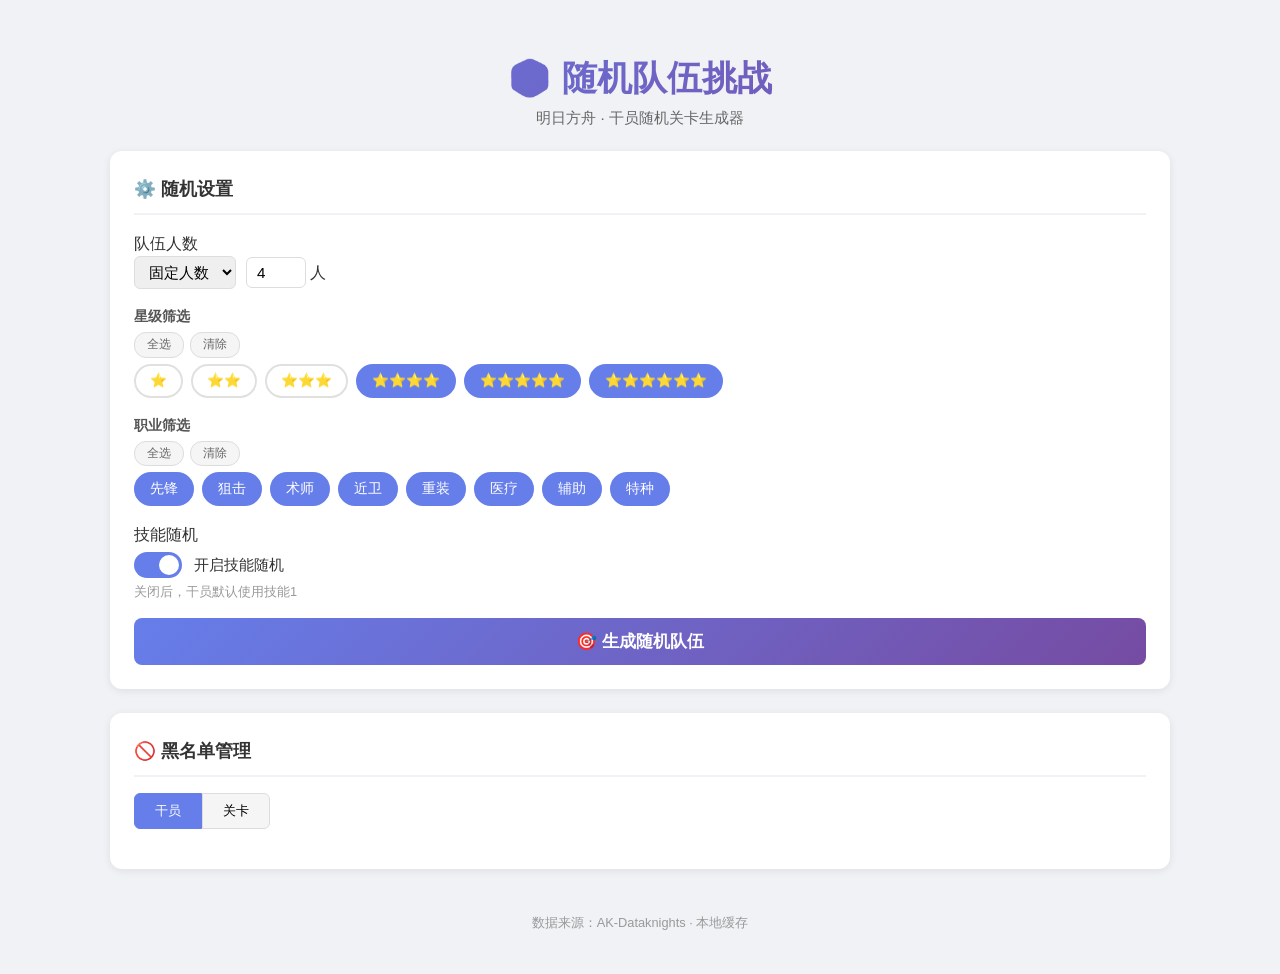
==== ark/frontend/index.html @ 7413a44f "Add files via upload 初版可运行" ====
<!DOCTYPE html>
<html lang="zh-CN">
<head>
    <meta charset="UTF-8">
    <meta name="viewport" content="width=device-width, initial-scale=1.0">
    <title>明日方舟 - 随机队伍挑战</title>
    <link rel="stylesheet" href="style.css">
</head>
<body>
    <div id="app">
        <header>
            <h1>🎲 随机队伍挑战</h1>
            <p class="subtitle">明日方舟 · 干员随机关卡生成器</p>
        </header>

        <main>
            <!-- 设置面板 -->
            <section class="panel settings-panel">
                <h2>⚙️ 随机设置</h2>
                
                <div class="setting-group">
                    <label>队伍人数</label>
                    <div class="team-size-control">
                        <select id="sizeMode">
                            <option value="fixed">固定人数</option>
                            <option value="range">随机范围</option>
                        </select>
                        <div id="fixedSizeGroup">
                            <input type="number" id="fixedSize" value="4" min="1" max="12">
                            <span>人</span>
                        </div>
                        <div id="rangeSizeGroup" style="display:none;">
                            <input type="number" id="minSize" value="3" min="1" max="12">
                            <span>~</span>
                            <input type="number" id="maxSize" value="6" min="1" max="12">
                            <span>人</span>
                        </div>
                    </div>
                </div>

                <div class="setting-group">
                    <div class="setting-header">
                        <label for="starFilter">星级筛选</label>
                    </div>
                    <div class="filter-actions">
                        <button class="filter-btn select-all" data-target="star">全选</button>
                        <button class="filter-btn clear-all" data-target="star">清除</button>
                    </div>
                    <div class="filter-tags" id="starFilter">
                        <span class="tag" data-value="1">⭐</span>
                        <span class="tag" data-value="2">⭐⭐</span>
                        <span class="tag" data-value="3">⭐⭐⭐</span>
                        <span class="tag active" data-value="4">⭐⭐⭐⭐</span>
                        <span class="tag active" data-value="5">⭐⭐⭐⭐⭐</span>
                        <span class="tag active" data-value="6">⭐⭐⭐⭐⭐⭐</span>
                    </div>
                </div>

                <div class="setting-group">
                    <div class="setting-header">
                        <label for="professionFilter">职业筛选</label>
                    </div>
                    <div class="filter-actions">
                        <button class="filter-btn select-all" data-target="profession">全选</button>
                        <button class="filter-btn clear-all" data-target="profession">清除</button>
                    </div>
                    <div class="filter-tags" id="professionFilter">
                        <span class="tag active" data-value="先锋">先锋</span>
                        <span class="tag active" data-value="狙击">狙击</span>
                        <span class="tag active" data-value="术师">术师</span>
                        <span class="tag active" data-value="近卫">近卫</span>
                        <span class="tag active" data-value="重装">重装</span>
                        <span class="tag active" data-value="医疗">医疗</span>
                        <span class="tag active" data-value="辅助">辅助</span>
                        <span class="tag active" data-value="特种">特种</span>
                    </div>
                </div>
                <div class="setting-group">
                    <label>技能随机</label>
                    <div class="switch-wrapper">
                        <label class="switch">
                            <input type="checkbox" id="randomSkill" checked>
                            <span class="slider"></span>
                        </label>
                        <span class="switch-label" id="skillLabel">开启技能随机</span>
                    </div>
                    <p class="hint">关闭后，干员默认使用技能1</p>
                </div>

                <button id="generateBtn" class="btn-primary">🎯 生成随机队伍</button>
            </section>

            <!-- 结果展示 -->
            <section class="panel result-panel" id="resultPanel" style="display:none;">
                <h2>📋 随机结果</h2>
                
                <div class="stage-result" id="stageResult">
                    <h3>🎯 随机关卡</h3>
                    <div id="stageDisplay">加载中...</div>
                </div>

                <div class="team-result">
                    <h3>👥 队伍成员</h3>
                    <div id="teamDisplay" class="team-grid">
                        <!-- 动态渲染 -->
                    </div>
                </div>

                <div class="result-actions">
                    <button id="regenerateBtn" class="btn-secondary">🔄 重新生成</button>
                    <button id="excludeAllBtn" class="btn-danger">🚫 标记排除全部</button>
                </div>
            </section>

            <!-- 黑名单管理 -->
            <section class="panel exclude-panel">
                <h2>🚫 黑名单管理</h2>
                <div class="exclude-tabs">
                    <button class="tab-btn active" data-tab="operators">干员</button>
                    <button class="tab-btn" data-tab="stages">关卡</button>
                </div>
                <div id="excludeContent">
                    <!-- 动态渲染 -->
                </div>
            </section>
        </main>

        <footer>
            <p>数据来源：AK-Dataknights · 本地缓存</p>
        </footer>
    </div>

    <script src="script.js"></script>
</body>
</html>
---- ark/frontend/style.css ----
* {
    margin: 0;
    padding: 0;
    box-sizing: border-box;
}

body {
    font-family: -apple-system, BlinkMacSystemFont, "Segoe UI", Roboto, sans-serif;
    background: #f0f2f5;
    color: #333;
    line-height: 1.6;
}

#app {
    max-width: 1100px;
    margin: 0 auto;
    padding: 20px;
}

header {
    text-align: center;
    padding: 30px 0 20px;
}

header h1 {
    font-size: 2.2em;
    background: linear-gradient(135deg, #667eea, #764ba2);
    -webkit-background-clip: text;
    -webkit-text-fill-color: transparent;
}

.subtitle {
    color: #666;
    font-size: 0.95em;
}

.panel {
    background: #fff;
    border-radius: 12px;
    padding: 24px;
    margin-bottom: 24px;
    box-shadow: 0 2px 8px rgba(0,0,0,0.08);
}

.panel h2 {
    font-size: 1.1em;
    margin-bottom: 16px;
    padding-bottom: 10px;
    border-bottom: 2px solid #f0f2f5;
}

.setting-group {
    margin-bottom: 16px;
}

.setting-header {
    display: flex;
    align-items: center;
    justify-content: flex-start;
    width: 100%;
    margin-bottom: 4px;
}

.setting-header label {
    font-weight: 600;
    font-size: 0.9em;
    color: #555;
    margin-bottom: 0;
}

/* 全选/清除按钮 - 紧挨在标题下方 */
.filter-actions {
    display: flex;
    gap: 6px;
    margin-bottom: 6px;
}

.filter-actions .filter-btn {
    padding: 1px 12px;
    border: 1px solid #ddd;
    border-radius: 12px;
    background: #f5f5f5;
    cursor: pointer;
    font-size: 0.75em;
    color: #666;
    transition: all 0.2s ease;
    display: inline-block;
    line-height: 1.8;
    user-select: none;
    margin: 0;
    box-shadow: none;
}

/* 全选按钮 hover - 绿色 */
.filter-actions .filter-btn.select-all:hover {
    background: #28a745;
    color: #fff;
    border-color: #28a745;
}

/* 清除按钮 hover - 红色 */
.filter-actions .filter-btn.clear-all:hover {
    background: #dc3545;
    color: #fff;
    border-color: #dc3545;
}

.filter-actions .filter-btn:active {
    transform: scale(0.95);
}

.filter-tags {
    display: flex;
    flex-wrap: wrap;
    gap: 8px;
    margin-top: 4px;
}

.team-size-control {
    display: flex;
    align-items: center;
    gap: 10px;
    flex-wrap: wrap;
}

.team-size-control select,
.team-size-control input {
    padding: 6px 10px;
    border: 1px solid #ddd;
    border-radius: 6px;
    font-size: 0.95em;
}

.team-size-control input {
    width: 60px;
}

.filter-tags {
    display: flex;
    flex-wrap: wrap;
    gap: 8px;
}

.tag {
    padding: 4px 14px;
    border: 2px solid #e0e0e0;
    border-radius: 20px;
    cursor: pointer;
    font-size: 0.85em;
    transition: all 0.2s;
    user-select: none;
}

.tag:hover {
    border-color: #667eea;
}

.tag.active {
    background: #667eea;
    color: #fff;
    border-color: #667eea;
}

/* Switch */
.setting-group .switch-wrapper {
    display: flex;
    align-items: center;
    gap: 12px;
    margin-top: 4px;
}

.switch {
    position: relative;
    display: inline-block;
    width: 48px;
    height: 26px;
    flex-shrink: 0;
}

.switch input {
    opacity: 0;
    width: 0;
    height: 0;
}

.slider {
    position: absolute;
    cursor: pointer;
    top: 0;
    left: 0;
    right: 0;
    bottom: 0;
    background: #ccc;
    border-radius: 26px;
    transition: 0.3s;
}

.slider::before {
    content: '';
    position: absolute;
    height: 20px;
    width: 20px;
    left: 3px;
    bottom: 3px;
    background: #fff;
    border-radius: 50%;
    transition: 0.3s;
}

.switch input:checked + .slider {
    background: #667eea;
}

.switch input:checked + .slider::before {
    transform: translateX(22px);
}

.switch-label {
    font-weight: 500;
    font-size: 0.95em;
    user-select: none;
}

.hint {
    font-size: 0.8em;
    color: #999;
    margin-top: 4px;
}

.btn-primary {
    width: 100%;
    padding: 12px;
    background: linear-gradient(135deg, #667eea, #764ba2);
    color: #fff;
    border: none;
    border-radius: 8px;
    font-size: 1.05em;
    font-weight: 600;
    cursor: pointer;
    transition: opacity 0.2s;
}

.btn-primary:hover {
    opacity: 0.9;
}

.btn-secondary {
    padding: 8px 20px;
    background: #667eea;
    color: #fff;
    border: none;
    border-radius: 6px;
    cursor: pointer;
    font-weight: 500;
}

.btn-danger {
    padding: 8px 20px;
    background: #e74c3c;
    color: #fff;
    border: none;
    border-radius: 6px;
    cursor: pointer;
    font-weight: 500;
}

.stage-result {
    background: #f8f9ff;
    padding: 16px;
    border-radius: 8px;
    margin-bottom: 16px;
}

.stage-result h3 {
    font-size: 0.95em;
    color: #555;
    margin-bottom: 4px;
}

#stageDisplay {
    font-size: 1.3em;
    font-weight: 600;
}

/* ===== 编队网格布局 - 2行6列 ===== */
.team-grid {
    display: grid;
    grid-template-columns: repeat(6, 1fr);
    gap: 8px;
    margin-top: 8px;
    max-width: 100%;
}

.team-grid .team-card {
    background: #f8f9ff;
    padding: 8px 6px;
    border-radius: 6px;
    border-left: 3px solid #667eea;
    text-align: center;
    font-size: 0.8em;
    min-height: 70px;
    display: flex;
    flex-direction: column;
    justify-content: center;
    align-items: center;
}

.team-card .op-name {
    font-weight: 600;
    font-size: 0.9em;
}

.team-card .op-info {
    font-size: 0.7em;
    color: #666;
}

.team-card .op-skill {
    font-size: 0.7em;
    color: #764ba2;
    margin-top: 2px;
}

.team-card .exclude-op-btn {
    margin-top: 4px;
    font-size: 0.65em;
    padding: 1px 8px;
    border: 1px solid #ddd;
    border-radius: 3px;
    cursor: pointer;
    background: #fff;
    transition: all 0.2s;
}

.team-card .exclude-op-btn:hover {
    background: #fee;
    border-color: #e74c3c;
}

/* 空位卡片 */
.team-card.empty-slot {
    background: #f5f5f7;
    border-left-color: #ccc;
    color: #bbb;
    font-size: 0.7em;
}

.star-emoji {
    color: #f5a623;
}

.result-actions {
    display: flex;
    gap: 12px;
    margin-top: 16px;
    flex-wrap: wrap;
}

.exclude-tabs {
    display: flex;
    gap: 0;
    margin-bottom: 16px;
}

.tab-btn {
    padding: 8px 20px;
    border: 1px solid #ddd;
    background: #f5f5f5;
    cursor: pointer;
    font-weight: 500;
}

.tab-btn:first-child {
    border-radius: 6px 0 0 6px;
}

.tab-btn:last-child {
    border-radius: 0 6px 6px 0;
}

.tab-btn.active {
    background: #667eea;
    color: #fff;
    border-color: #667eea;
}

.exclude-list {
    display: flex;
    flex-wrap: wrap;
    gap: 8px;
}

.exclude-item {
    background: #f0f2f5;
    padding: 4px 12px;
    border-radius: 16px;
    font-size: 0.85em;
    display: inline-flex;
    align-items: center;
    gap: 8px;
}

.exclude-item .remove-btn {
    cursor: pointer;
    color: #e74c3c;
    font-weight: bold;
}

.exclude-item .remove-btn:hover {
    color: #c0392b;
}

.empty-hint {
    color: #999;
    font-size: 0.9em;
}

footer {
    text-align: center;
    color: #999;
    font-size: 0.8em;
    padding: 20px 0;
}

/* ===== 响应式 ===== */

/* 平板：改为4列 */
@media (max-width: 820px) {
    .team-grid {
        grid-template-columns: repeat(4, 1fr);
    }
}

/* 手机：改为2列 */
@media (max-width: 540px) {
    .team-grid {
        grid-template-columns: repeat(2, 1fr);
    }
    
    .filter-actions .filter-btn {
        padding: 1px 8px;
        font-size: 0.75em;
    }
    
    .panel {
        padding: 16px;
    }
}

/* ===== 干员头像样式 ===== */
.avatar-wrapper {
    display: flex;
    justify-content: center;
    align-items: center;
    width: 56px;
    height: 56px;
    margin: 0 auto 4px;
    border-radius: 50%;
    overflow: hidden;
    background: #e8ecf1;
    border: 2px solid #ddd;
    flex-shrink: 0;
}

.op-avatar {
    width: 100%;
    height: 100%;
    object-fit: cover;
    display: block;
}

.avatar-placeholder {
    display: flex;
    justify-content: center;
    align-items: center;
    width: 100%;
    height: 100%;
    font-size: 1.5em;
    color: #bbb;
}

/* 卡片内头像区域调整 */
.team-card {
    background: #f8f9ff;
    padding: 8px 6px;
    border-radius: 6px;
    border-left: 3px solid #667eea;
    text-align: center;
    font-size: 0.8em;
    min-height: 120px;
    display: flex;
    flex-direction: column;
    justify-content: center;
    align-items: center;
}

/* 空位卡片样式调整 */
.team-card.empty-slot {
    background: #f5f5f7;
    border-left-color: #ccc;
    color: #bbb;
    font-size: 0.7em;
    min-height: 120px;
    display: flex;
    justify-content: center;
    align-items: center;
}
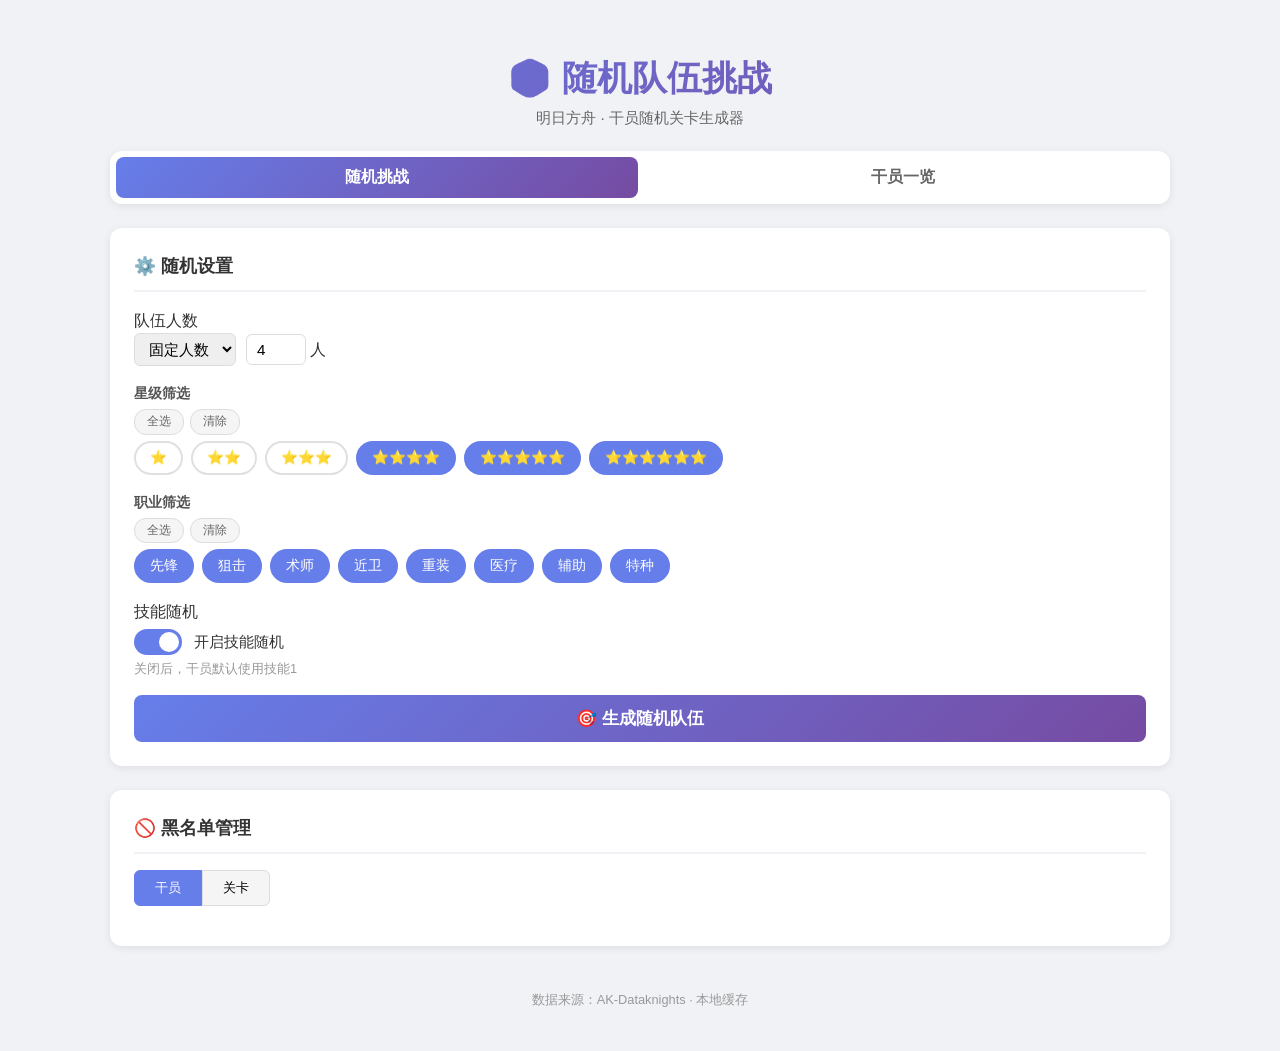
==== commit 65304b4d: "增加干员一览" ====
--- a/ark/frontend/index.html
+++ b/ark/frontend/index.html
@@ -13,116 +13,176 @@
             <p class="subtitle">明日方舟 · 干员随机关卡生成器</p>
         </header>
 
+        <!-- 顶部导航栏 -->
+        <nav class="navbar">
+            <button class="nav-tab active" data-page="challenge">随机挑战</button>
+            <button class="nav-tab" data-page="operators">干员一览</button>
+        </nav>
+
         <main>
-            <!-- 设置面板 -->
-            <section class="panel settings-panel">
-                <h2>⚙️ 随机设置</h2>
-                
-                <div class="setting-group">
-                    <label>队伍人数</label>
-                    <div class="team-size-control">
-                        <select id="sizeMode">
-                            <option value="fixed">固定人数</option>
-                            <option value="range">随机范围</option>
-                        </select>
-                        <div id="fixedSizeGroup">
-                            <input type="number" id="fixedSize" value="4" min="1" max="12">
-                            <span>人</span>
-                        </div>
-                        <div id="rangeSizeGroup" style="display:none;">
-                            <input type="number" id="minSize" value="3" min="1" max="12">
-                            <span>~</span>
-                            <input type="number" id="maxSize" value="6" min="1" max="12">
-                            <span>人</span>
+            <!-- ===================== 页面：随机挑战 ===================== -->
+            <div class="page active" id="page-challenge">
+                <!-- 设置面板 -->
+                <section class="panel settings-panel">
+                    <h2>⚙️ 随机设置</h2>
+
+                    <div class="setting-group">
+                        <label>队伍人数</label>
+                        <div class="team-size-control">
+                            <select id="sizeMode">
+                                <option value="fixed">固定人数</option>
+                                <option value="range">随机范围</option>
+                            </select>
+                            <div id="fixedSizeGroup">
+                                <input type="number" id="fixedSize" value="4" min="1" max="12">
+                                <span>人</span>
+                            </div>
+                            <div id="rangeSizeGroup" style="display:none;">
+                                <input type="number" id="minSize" value="3" min="1" max="12">
+                                <span>~</span>
+                                <input type="number" id="maxSize" value="6" min="1" max="12">
+                                <span>人</span>
+                            </div>
                         </div>
                     </div>
-                </div>
 
-                <div class="setting-group">
-                    <div class="setting-header">
-                        <label for="starFilter">星级筛选</label>
+                    <div class="setting-group">
+                        <div class="setting-header">
+                            <label for="starFilter">星级筛选</label>
+                        </div>
+                        <div class="filter-actions">
+                            <button class="filter-btn select-all" data-target="star">全选</button>
+                            <button class="filter-btn clear-all" data-target="star">清除</button>
+                        </div>
+                        <div class="filter-tags" id="starFilter">
+                            <span class="tag" data-value="1">⭐</span>
+                            <span class="tag" data-value="2">⭐⭐</span>
+                            <span class="tag" data-value="3">⭐⭐⭐</span>
+                            <span class="tag active" data-value="4">⭐⭐⭐⭐</span>
+                            <span class="tag active" data-value="5">⭐⭐⭐⭐⭐</span>
+                            <span class="tag active" data-value="6">⭐⭐⭐⭐⭐⭐</span>
+                        </div>
                     </div>
-                    <div class="filter-actions">
-                        <button class="filter-btn select-all" data-target="star">全选</button>
-                        <button class="filter-btn clear-all" data-target="star">清除</button>
+
+                    <div class="setting-group">
+                        <div class="setting-header">
+                            <label for="professionFilter">职业筛选</label>
+                        </div>
+                        <div class="filter-actions">
+                            <button class="filter-btn select-all" data-target="profession">全选</button>
+                            <button class="filter-btn clear-all" data-target="profession">清除</button>
+                        </div>
+                        <div class="filter-tags" id="professionFilter">
+                            <span class="tag active" data-value="先锋">先锋</span>
+                            <span class="tag active" data-value="狙击">狙击</span>
+                            <span class="tag active" data-value="术师">术师</span>
+                            <span class="tag active" data-value="近卫">近卫</span>
+                            <span class="tag active" data-value="重装">重装</span>
+                            <span class="tag active" data-value="医疗">医疗</span>
+                            <span class="tag active" data-value="辅助">辅助</span>
+                            <span class="tag active" data-value="特种">特种</span>
+                        </div>
                     </div>
-                    <div class="filter-tags" id="starFilter">
-                        <span class="tag" data-value="1">⭐</span>
-                        <span class="tag" data-value="2">⭐⭐</span>
-                        <span class="tag" data-value="3">⭐⭐⭐</span>
-                        <span class="tag active" data-value="4">⭐⭐⭐⭐</span>
-                        <span class="tag active" data-value="5">⭐⭐⭐⭐⭐</span>
-                        <span class="tag active" data-value="6">⭐⭐⭐⭐⭐⭐</span>
+                    <div class="setting-group">
+                        <label>技能随机</label>
+                        <div class="switch-wrapper">
+                            <label class="switch">
+                                <input type="checkbox" id="randomSkill" checked>
+                                <span class="slider"></span>
+                            </label>
+                            <span class="switch-label" id="skillLabel">开启技能随机</span>
+                        </div>
+                        <p class="hint">关闭后，干员默认使用技能1</p>
                     </div>
-                </div>
 
-                <div class="setting-group">
-                    <div class="setting-header">
-                        <label for="professionFilter">职业筛选</label>
+                    <button id="generateBtn" class="btn-primary">🎯 生成随机队伍</button>
+                </section>
+
+                <!-- 结果展示 -->
+                <section class="panel result-panel" id="resultPanel" style="display:none;">
+                    <h2>📋 随机结果</h2>
+
+                    <div class="stage-result" id="stageResult">
+                        <h3>🎯 随机关卡</h3>
+                        <div id="stageDisplay">加载中...</div>
                     </div>
-                    <div class="filter-actions">
-                        <button class="filter-btn select-all" data-target="profession">全选</button>
-                        <button class="filter-btn clear-all" data-target="profession">清除</button>
+
+                    <div class="team-result">
+                        <h3>👥 队伍成员</h3>
+                        <div id="teamDisplay" class="team-grid">
+                            <!-- 动态渲染 -->
+                        </div>
                     </div>
-                    <div class="filter-tags" id="professionFilter">
-                        <span class="tag active" data-value="先锋">先锋</span>
-                        <span class="tag active" data-value="狙击">狙击</span>
-                        <span class="tag active" data-value="术师">术师</span>
-                        <span class="tag active" data-value="近卫">近卫</span>
-                        <span class="tag active" data-value="重装">重装</span>
-                        <span class="tag active" data-value="医疗">医疗</span>
-                        <span class="tag active" data-value="辅助">辅助</span>
-                        <span class="tag active" data-value="特种">特种</span>
+
+                    <div class="result-actions">
+                        <button id="regenerateBtn" class="btn-secondary">🔄 重新生成</button>
+                        <button id="excludeAllBtn" class="btn-danger">🚫 标记排除全部</button>
                     </div>
-                </div>
-                <div class="setting-group">
-                    <label>技能随机</label>
-                    <div class="switch-wrapper">
-                        <label class="switch">
-                            <input type="checkbox" id="randomSkill" checked>
-                            <span class="slider"></span>
-                        </label>
-                        <span class="switch-label" id="skillLabel">开启技能随机</span>
+                </section>
+
+                <!-- 黑名单管理 -->
+                <section class="panel exclude-panel">
+                    <h2>🚫 黑名单管理</h2>
+                    <div class="exclude-tabs">
+                        <button class="tab-btn active" data-tab="operators">干员</button>
+                        <button class="tab-btn" data-tab="stages">关卡</button>
                     </div>
-                    <p class="hint">关闭后，干员默认使用技能1</p>
-                </div>
-
-                <button id="generateBtn" class="btn-primary">🎯 生成随机队伍</button>
-            </section>
-
-            <!-- 结果展示 -->
-            <section class="panel result-panel" id="resultPanel" style="display:none;">
-                <h2>📋 随机结果</h2>
-                
-                <div class="stage-result" id="stageResult">
-                    <h3>🎯 随机关卡</h3>
-                    <div id="stageDisplay">加载中...</div>
-                </div>
-
-                <div class="team-result">
-                    <h3>👥 队伍成员</h3>
-                    <div id="teamDisplay" class="team-grid">
+                    <div id="excludeContent">
                         <!-- 动态渲染 -->
                     </div>
-                </div>
+                </section>
+            </div>
 
-                <div class="result-actions">
-                    <button id="regenerateBtn" class="btn-secondary">🔄 重新生成</button>
-                    <button id="excludeAllBtn" class="btn-danger">🚫 标记排除全部</button>
-                </div>
-            </section>
+            <!-- ===================== 页面：干员一览 ===================== -->
+            <div class="page" id="page-operators">
+                <section class="panel operators-panel">
+                    <h2>👥 干员一览</h2>
 
-            <!-- 黑名单管理 -->
-            <section class="panel exclude-panel">
-                <h2>🚫 黑名单管理</h2>
-                <div class="exclude-tabs">
-                    <button class="tab-btn active" data-tab="operators">干员</button>
-                    <button class="tab-btn" data-tab="stages">关卡</button>
-                </div>
-                <div id="excludeContent">
-                    <!-- 动态渲染 -->
-                </div>
-            </section>
+                    <div class="setting-group">
+                        <div class="setting-header">
+                            <label>职业筛选</label>
+                        </div>
+                        <div class="filter-actions">
+                            <button class="filter-btn select-all" data-target="op-profession">全选</button>
+                            <button class="filter-btn clear-all" data-target="op-profession">清除</button>
+                        </div>
+                        <div class="filter-tags" id="opProfessionFilter">
+                            <span class="tag active" data-value="先锋">先锋</span>
+                            <span class="tag active" data-value="狙击">狙击</span>
+                            <span class="tag active" data-value="术师">术师</span>
+                            <span class="tag active" data-value="近卫">近卫</span>
+                            <span class="tag active" data-value="重装">重装</span>
+                            <span class="tag active" data-value="医疗">医疗</span>
+                            <span class="tag active" data-value="辅助">辅助</span>
+                            <span class="tag active" data-value="特种">特种</span>
+                        </div>
+                    </div>
+
+                    <div class="setting-group">
+                        <div class="setting-header">
+                            <label>星级筛选</label>
+                        </div>
+                        <div class="filter-actions">
+                            <button class="filter-btn select-all" data-target="op-star">全选</button>
+                            <button class="filter-btn clear-all" data-target="op-star">清除</button>
+                        </div>
+                        <div class="filter-tags" id="opStarFilter">
+                            <span class="tag active" data-value="1">⭐</span>
+                            <span class="tag active" data-value="2">⭐⭐</span>
+                            <span class="tag active" data-value="3">⭐⭐⭐</span>
+                            <span class="tag active" data-value="4">⭐⭐⭐⭐</span>
+                            <span class="tag active" data-value="5">⭐⭐⭐⭐⭐</span>
+                            <span class="tag active" data-value="6">⭐⭐⭐⭐⭐⭐</span>
+                        </div>
+                    </div>
+
+                    <p class="hint" id="opCountHint">加载中...</p>
+
+                    <div id="operatorsGrid" class="operators-grid">
+                        <!-- 动态渲染 -->
+                    </div>
+                </section>
+            </div>
         </main>
 
         <footer>
@@ -132,4 +192,4 @@
 
     <script src="script.js"></script>
 </body>
-</html>+</html>
--- a/ark/frontend/style.css
+++ b/ark/frontend/style.css
@@ -504,4 +504,132 @@
     display: flex;
     justify-content: center;
     align-items: center;
+}
+
+/* ===== 顶部导航栏 ===== */
+.navbar {
+    display: flex;
+    gap: 4px;
+    background: #fff;
+    border-radius: 12px;
+    padding: 6px;
+    margin-bottom: 24px;
+    box-shadow: 0 2px 8px rgba(0,0,0,0.08);
+    position: sticky;
+    top: 0;
+    z-index: 100;
+}
+
+.nav-tab {
+    flex: 1;
+    padding: 10px 16px;
+    border: none;
+    border-radius: 8px;
+    background: transparent;
+    color: #666;
+    font-size: 1em;
+    font-weight: 600;
+    cursor: pointer;
+    transition: all 0.2s ease;
+    user-select: none;
+}
+
+.nav-tab:hover {
+    background: #f0f2f5;
+    color: #667eea;
+}
+
+.nav-tab.active {
+    background: linear-gradient(135deg, #667eea, #764ba2);
+    color: #fff;
+}
+
+/* ===== 页面显示切换 ===== */
+.page {
+    display: none;
+}
+
+.page.active {
+    display: block;
+}
+
+/* ===== 干员一览网格 ===== */
+.operators-grid {
+    display: grid;
+    grid-template-columns: repeat(auto-fill, minmax(96px, 1fr));
+    gap: 12px;
+    margin-top: 8px;
+}
+
+.op-card {
+    background: #f8f9ff;
+    border: 1px solid #eef0f6;
+    border-radius: 10px;
+    padding: 10px 6px;
+    display: flex;
+    flex-direction: column;
+    align-items: center;
+    text-align: center;
+    transition: transform 0.15s ease, box-shadow 0.15s ease;
+}
+
+.op-card:hover {
+    transform: translateY(-2px);
+    box-shadow: 0 4px 12px rgba(102,126,234,0.18);
+}
+
+.op-card-avatar {
+    width: 64px;
+    height: 64px;
+    border-radius: 50%;
+    overflow: hidden;
+    background: #e8ecf1;
+    border: 2px solid #ddd;
+    display: flex;
+    justify-content: center;
+    align-items: center;
+    margin-bottom: 6px;
+    flex-shrink: 0;
+}
+
+.op-card-name {
+    font-weight: 600;
+    font-size: 0.85em;
+    line-height: 1.3;
+    word-break: break-all;
+}
+
+.op-card-meta {
+    display: flex;
+    flex-direction: column;
+    align-items: center;
+    gap: 2px;
+    margin-top: 4px;
+}
+
+.op-card-star {
+    font-size: 0.7em;
+    color: #f5a623;
+    line-height: 1;
+    letter-spacing: -1px;
+}
+
+.op-card-profession {
+    font-size: 0.7em;
+    color: #764ba2;
+    background: rgba(118,75,162,0.08);
+    border-radius: 8px;
+    padding: 0 6px;
+}
+
+/* 干员一览响应式 */
+@media (max-width: 540px) {
+    .operators-grid {
+        grid-template-columns: repeat(auto-fill, minmax(80px, 1fr));
+        gap: 8px;
+    }
+    .op-card-avatar {
+        width: 52px;
+        height: 52px;
+    }
 }
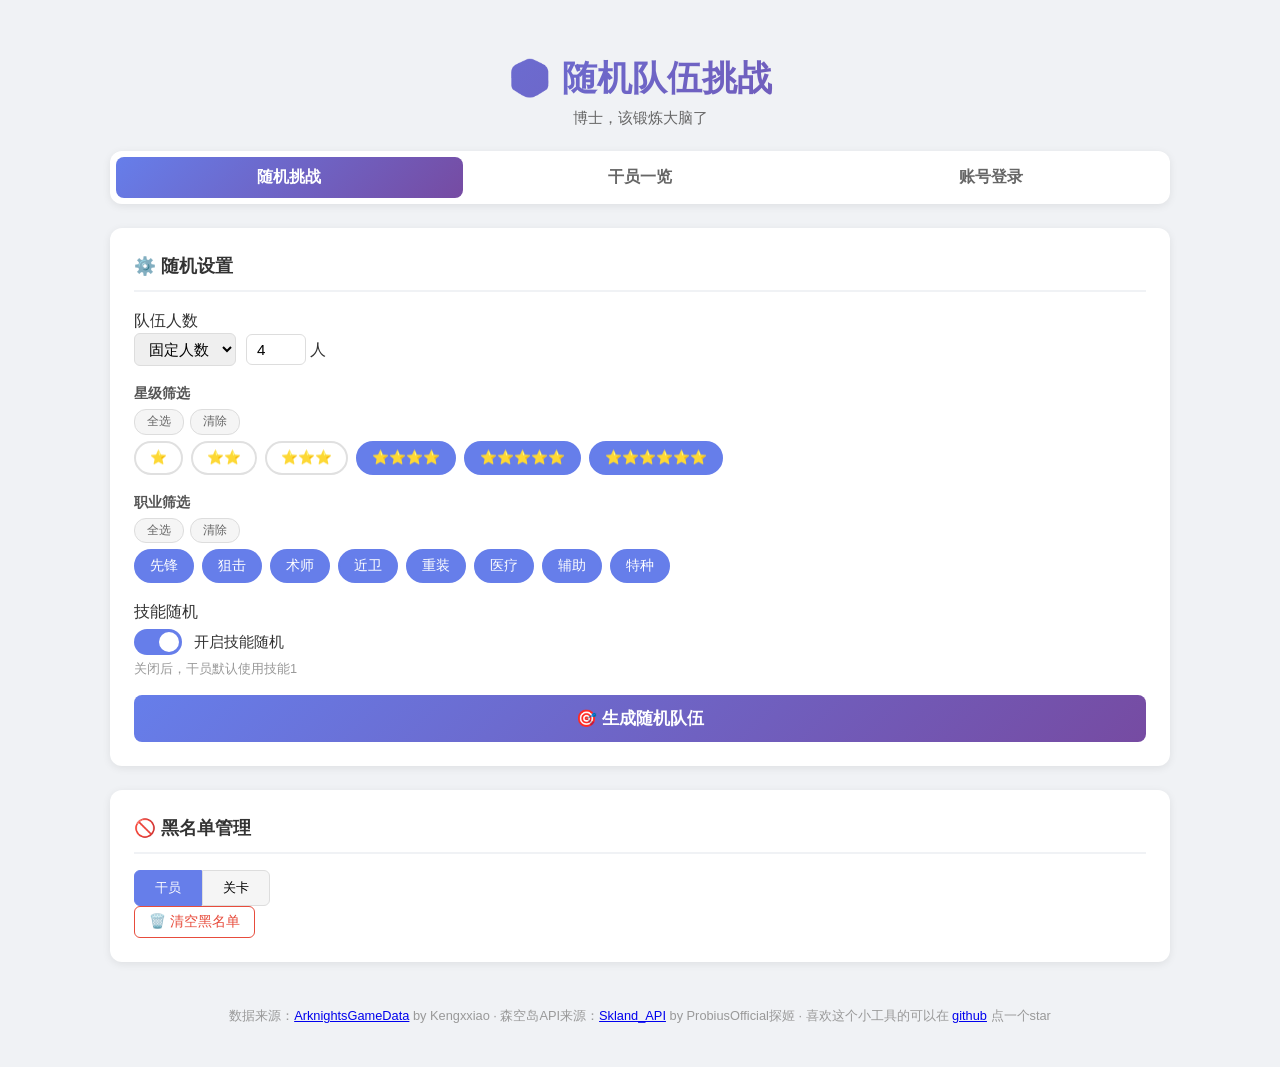
==== commit 64dc0ea7: "增加森空岛登录读取干员数据功能" ====
--- a/ark/frontend/index.html
+++ b/ark/frontend/index.html
@@ -3,20 +3,21 @@
 <head>
     <meta charset="UTF-8">
     <meta name="viewport" content="width=device-width, initial-scale=1.0">
-    <title>明日方舟 - 随机队伍挑战</title>
+    <title>明日方舟 - 随机队伍关卡挑战</title>
     <link rel="stylesheet" href="style.css">
 </head>
 <body>
     <div id="app">
         <header>
             <h1>🎲 随机队伍挑战</h1>
-            <p class="subtitle">明日方舟 · 干员随机关卡生成器</p>
+            <p class="subtitle">博士，该锻炼大脑了</p>
         </header>
 
-        <!-- 顶部导航栏 -->
+                <!-- 顶部导航栏 -->
         <nav class="navbar">
             <button class="nav-tab active" data-page="challenge">随机挑战</button>
             <button class="nav-tab" data-page="operators">干员一览</button>
+            <button class="nav-tab" data-page="login">账号登录</button>
         </nav>
 
         <main>
@@ -127,6 +128,7 @@
                         <button class="tab-btn active" data-tab="operators">干员</button>
                         <button class="tab-btn" data-tab="stages">关卡</button>
                     </div>
+                    <button id="clearExcludeBtn" class="btn-clear-exclude">🗑️ 清空黑名单</button>
                     <div id="excludeContent">
                         <!-- 动态渲染 -->
                     </div>
@@ -178,15 +180,83 @@
 
                     <p class="hint" id="opCountHint">加载中...</p>
 
-                    <div id="operatorsGrid" class="operators-grid">
+                                        <div id="operatorsGrid" class="operators-grid">
                         <!-- 动态渲染 -->
+                    </div>
+                </section>
+            </div>
+
+            <!-- ===================== 页面：账号登录 ===================== -->
+            <div class="page" id="page-login">
+                <section class="panel login-panel">
+                    <h2>🔐 森空岛账号登录</h2>
+                    <p class="hint">
+                        登录后，随机池将自动切换为「你实际拥有的干员」。
+                        凭证仅保存在你的浏览器本地，请勿在公共设备上登录。
+                    </p>
+                    <p class="hint2">
+                        本项目不收集任何账号数据，干员box信息仅用于添加随机池。
+                    </p>
+                    <!-- 未登录：登录表单 -->
+                    <div id="loginForm">
+                        <div class="login-tabs">
+                            <button class="login-tab active" data-mode="password">密码登录</button>
+                            <button class="login-tab" data-mode="code">验证码登录</button>
+                        </div>
+
+                        <div class="setting-group">
+                            <label for="loginPhone">手机号</label>
+                            <input type="tel" id="loginPhone" placeholder="请输入手机号" autocomplete="off">
+                        </div>
+
+                        <!-- 密码模式 -->
+                        <div class="setting-group" id="passwordGroup">
+                            <label for="loginPassword">密码</label>
+                            <input type="password" id="loginPassword" placeholder="请输入密码" autocomplete="off">
+                        </div>
+
+                        <!-- 验证码模式 -->
+                        <div class="setting-group" id="codeGroup" style="display:none;">
+                            <label for="loginCode">验证码</label>
+                            <div class="code-row">
+                                <input type="text" id="loginCode" placeholder="请输入验证码" autocomplete="off">
+                                <button id="sendCodeBtn" class="btn-secondary">获取验证码</button>
+                            </div>
+                        </div>
+
+                        <button id="loginBtn" class="btn-primary">登 录</button>
+                        <p class="login-error" id="loginError"></p>
+                    </div>
+
+                    <!-- 已登录：账号信息 -->
+                    <div id="loginStatus" style="display:none;">
+                        <div class="account-info">
+                            <span class="account-label">已登录</span>
+                            <span id="accountName" class="account-name"></span>
+                            <span class="account-badge">✓</span>
+                        </div>
+
+                        <div class="setting-group">
+                            <label>选择角色（随机池将使用该角色拥有的干员）</label>
+                            <div id="characterList" class="character-list">
+                                <!-- 动态渲染 -->
+                            </div>
+                        </div>
+
+                        <div class="setting-group">
+                            <p class="hint" id="ownedCountHint">干员加载中...</p>
+                        </div>
+
+                        <button id="logoutBtn" class="btn-danger">退出登录</button>
                     </div>
                 </section>
             </div>
         </main>
 
         <footer>
-            <p>数据来源：AK-Dataknights · 本地缓存</p>
+            <p>数据来源：<a href="https://github.com/Kengxxiao/ArknightsGameData" target="_blank" rel="noopener">ArknightsGameData</a>
+                 by Kengxxiao · 森空岛API来源：<a href="https://github.com/ProbiusOfficial/Skland_API" target="_blank" rel="noopener">Skland_API</a> by ProbiusOfficial探姬 ·  喜欢这个小工具的可以在 <a href="https://github.com/NagaMao/ArkRandomChallenge" target="_blank" rel="noopener">github</a> 点一个star
+            </p>
         </footer>
     </div>
 
--- a/ark/frontend/style.css
+++ b/ark/frontend/style.css
@@ -224,6 +224,11 @@
 .hint {
     font-size: 0.8em;
     color: #999;
+    margin-top: 4px;
+}
+.hint2 {
+    font-size: 0.8em;
+    color: #fc2b47;
     margin-top: 4px;
 }
 
@@ -447,6 +452,38 @@
     }
 }
 
+.exclude-header {
+    display: flex;
+    justify-content: space-between;
+    align-items: center;
+    margin-bottom: 16px;
+    flex-wrap: wrap;
+    gap: 8px;
+}
+
+.exclude-tabs {
+    display: flex;
+    gap: 0;
+    margin-bottom: 0;
+}
+
+.btn-clear-exclude {
+    padding: 6px 14px;
+    background: #fff;
+    color: #e74c3c;
+    border: 1px solid #e74c3c;
+    border-radius: 6px;
+    cursor: pointer;
+    font-size: 0.85em;
+    font-weight: 500;
+    transition: all 0.2s;
+}
+
+.btn-clear-exclude:hover {
+    background: #e74c3c;
+    color: #fff;
+}
+
 /* ===== 干员头像样式 ===== */
 .avatar-wrapper {
     display: flex;
@@ -632,4 +669,154 @@
         width: 52px;
         height: 52px;
     }
+}
+
+/* ===== 登录页面 ===== */
+.login-panel .hint {
+    margin-bottom: 16px;
+}
+
+.login-tabs {
+    display: flex;
+    gap: 0;
+    margin-bottom: 16px;
+}
+
+.login-tab {
+    flex: 1;
+    padding: 8px 20px;
+    border: 1px solid #ddd;
+    background: #f5f5f5;
+    cursor: pointer;
+    font-weight: 500;
+    color: #666;
+}
+
+.login-tab:first-child {
+    border-radius: 6px 0 0 6px;
+}
+
+.login-tab:last-child {
+    border-radius: 0 6px 6px 0;
+}
+
+.login-tab.active {
+    background: #667eea;
+    color: #fff;
+    border-color: #667eea;
+}
+
+.login-panel input {
+    width: 100%;
+    padding: 10px 12px;
+    border: 1px solid #ddd;
+    border-radius: 8px;
+    font-size: 0.95em;
+    margin-top: 4px;
+}
+
+.login-panel input:focus {
+    outline: none;
+    border-color: #667eea;
+}
+
+.code-row {
+    display: flex;
+    gap: 8px;
+    align-items: stretch;
+}
+
+.code-row input {
+    flex: 1;
+}
+
+.code-row .btn-secondary {
+    white-space: nowrap;
+    flex-shrink: 0;
+}
+
+.code-row .btn-secondary:disabled {
+    opacity: 0.6;
+    cursor: not-allowed;
+}
+
+.login-error {
+    color: #e74c3c;
+    font-size: 0.85em;
+    margin-top: 10px;
+    min-height: 1.2em;
+}
+
+.account-info {
+    display: flex;
+    align-items: center;
+    gap: 10px;
+    background: #f0f8f0;
+    border: 1px solid #cdeacd;
+    border-radius: 8px;
+    padding: 10px 16px;
+    margin-bottom: 16px;
+}
+
+.account-label {
+    color: #28a745;
+    font-weight: 600;
+    font-size: 0.9em;
+}
+
+.account-name {
+    font-weight: 600;
+}
+
+.account-badge {
+    margin-left: auto;
+    color: #28a745;
+    font-weight: bold;
+}
+
+.character-list {
+    display: grid;
+    grid-template-columns: repeat(auto-fill, minmax(150px, 1fr));
+    gap: 10px;
+    margin-top: 6px;
+}
+
+.character-item {
+    border: 2px solid #e0e0e0;
+    border-radius: 10px;
+    padding: 12px;
+    cursor: pointer;
+    transition: all 0.2s;
+    background: #fafbff;
+}
+
+.character-item:hover {
+    border-color: #667eea;
+}
+
+.character-item.active {
+    border-color: #667eea;
+    background: #eef1ff;
+}
+
+.char-name {
+    font-weight: 600;
+    font-size: 0.95em;
+    margin-bottom: 4px;
+}
+
+.char-meta {
+    display: flex;
+    align-items: center;
+    gap: 8px;
+    font-size: 0.75em;
+    color: #888;
+}
+
+.char-default {
+    background: #667eea;
+    color: #fff;
+    border-radius: 6px;
+    padding: 0 6px;
+    font-size: 0.9em;
 }
